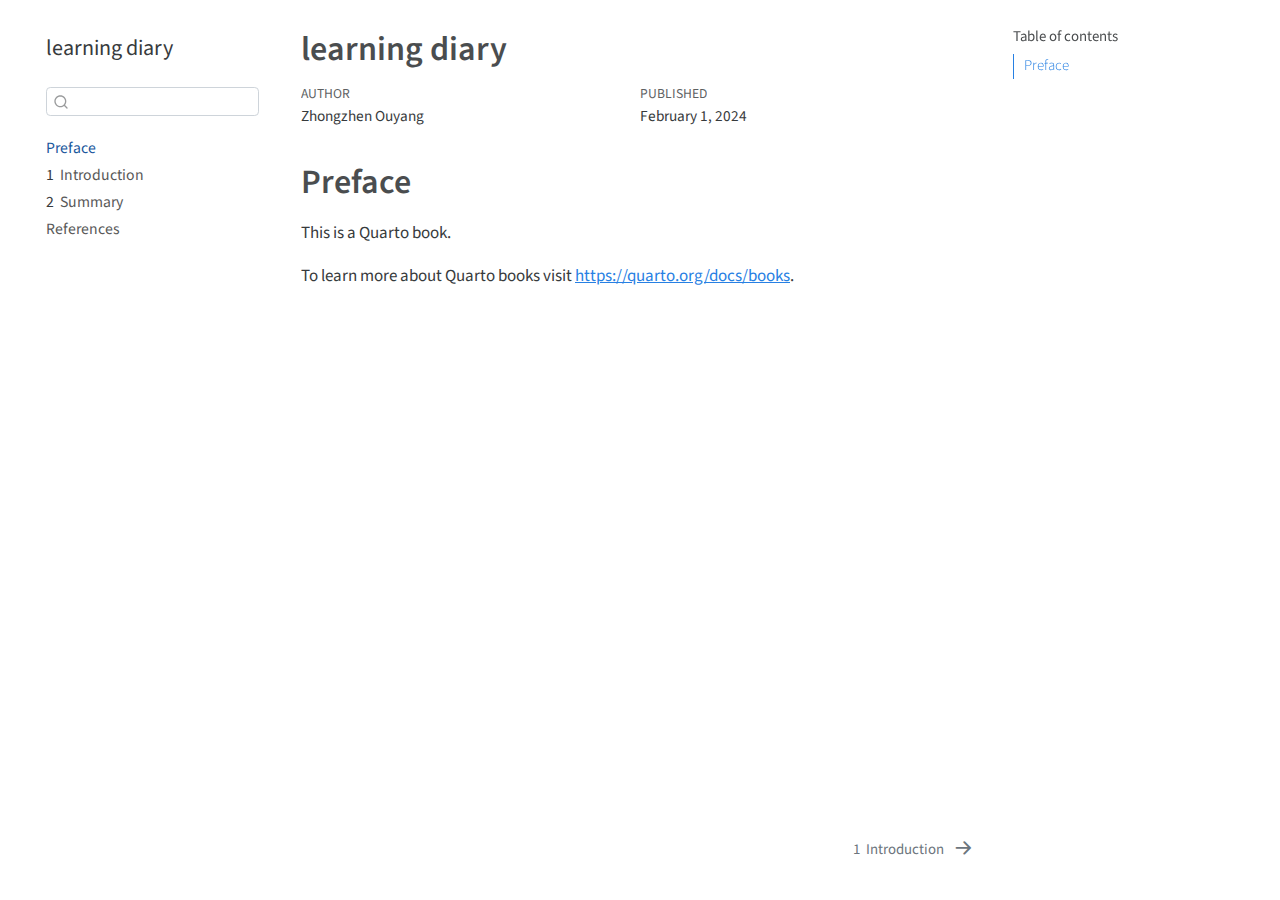
==== docs/index.html @ c93b9a5d "test" ====
<!DOCTYPE html>
<html xmlns="http://www.w3.org/1999/xhtml" lang="en" xml:lang="en"><head>

<meta charset="utf-8">
<meta name="generator" content="quarto-1.3.450">

<meta name="viewport" content="width=device-width, initial-scale=1.0, user-scalable=yes">

<meta name="author" content="Zhongzhen Ouyang">
<meta name="dcterms.date" content="2024-02-01">

<title>learning diary</title>
<style>
code{white-space: pre-wrap;}
span.smallcaps{font-variant: small-caps;}
div.columns{display: flex; gap: min(4vw, 1.5em);}
div.column{flex: auto; overflow-x: auto;}
div.hanging-indent{margin-left: 1.5em; text-indent: -1.5em;}
ul.task-list{list-style: none;}
ul.task-list li input[type="checkbox"] {
  width: 0.8em;
  margin: 0 0.8em 0.2em -1em; /* quarto-specific, see https://github.com/quarto-dev/quarto-cli/issues/4556 */ 
  vertical-align: middle;
}
</style>


<script src="site_libs/quarto-nav/quarto-nav.js"></script>
<script src="site_libs/quarto-nav/headroom.min.js"></script>
<script src="site_libs/clipboard/clipboard.min.js"></script>
<script src="site_libs/quarto-search/autocomplete.umd.js"></script>
<script src="site_libs/quarto-search/fuse.min.js"></script>
<script src="site_libs/quarto-search/quarto-search.js"></script>
<meta name="quarto:offset" content="./">
<link href="./intro.html" rel="next">
<script src="site_libs/quarto-html/quarto.js"></script>
<script src="site_libs/quarto-html/popper.min.js"></script>
<script src="site_libs/quarto-html/tippy.umd.min.js"></script>
<script src="site_libs/quarto-html/anchor.min.js"></script>
<link href="site_libs/quarto-html/tippy.css" rel="stylesheet">
<link href="site_libs/quarto-html/quarto-syntax-highlighting.css" rel="stylesheet" id="quarto-text-highlighting-styles">
<script src="site_libs/bootstrap/bootstrap.min.js"></script>
<link href="site_libs/bootstrap/bootstrap-icons.css" rel="stylesheet">
<link href="site_libs/bootstrap/bootstrap.min.css" rel="stylesheet" id="quarto-bootstrap" data-mode="light">
<script id="quarto-search-options" type="application/json">{
  "location": "sidebar",
  "copy-button": false,
  "collapse-after": 3,
  "panel-placement": "start",
  "type": "textbox",
  "limit": 20,
  "language": {
    "search-no-results-text": "No results",
    "search-matching-documents-text": "matching documents",
    "search-copy-link-title": "Copy link to search",
    "search-hide-matches-text": "Hide additional matches",
    "search-more-match-text": "more match in this document",
    "search-more-matches-text": "more matches in this document",
    "search-clear-button-title": "Clear",
    "search-detached-cancel-button-title": "Cancel",
    "search-submit-button-title": "Submit",
    "search-label": "Search"
  }
}</script>


</head>

<body class="nav-sidebar floating">

<div id="quarto-search-results"></div>
  <header id="quarto-header" class="headroom fixed-top">
  <nav class="quarto-secondary-nav">
    <div class="container-fluid d-flex">
      <button type="button" class="quarto-btn-toggle btn" data-bs-toggle="collapse" data-bs-target="#quarto-sidebar,#quarto-sidebar-glass" aria-controls="quarto-sidebar" aria-expanded="false" aria-label="Toggle sidebar navigation" onclick="if (window.quartoToggleHeadroom) { window.quartoToggleHeadroom(); }">
        <i class="bi bi-layout-text-sidebar-reverse"></i>
      </button>
      <nav class="quarto-page-breadcrumbs" aria-label="breadcrumb"><ol class="breadcrumb"><li class="breadcrumb-item"><a href="./index.html">Preface</a></li></ol></nav>
      <a class="flex-grow-1" role="button" data-bs-toggle="collapse" data-bs-target="#quarto-sidebar,#quarto-sidebar-glass" aria-controls="quarto-sidebar" aria-expanded="false" aria-label="Toggle sidebar navigation" onclick="if (window.quartoToggleHeadroom) { window.quartoToggleHeadroom(); }">      
      </a>
      <button type="button" class="btn quarto-search-button" aria-label="" onclick="window.quartoOpenSearch();">
        <i class="bi bi-search"></i>
      </button>
    </div>
  </nav>
</header>
<!-- content -->
<div id="quarto-content" class="quarto-container page-columns page-rows-contents page-layout-article">
<!-- sidebar -->
  <nav id="quarto-sidebar" class="sidebar collapse collapse-horizontal sidebar-navigation floating overflow-auto">
    <div class="pt-lg-2 mt-2 text-left sidebar-header">
    <div class="sidebar-title mb-0 py-0">
      <a href="./">learning diary</a> 
    </div>
      </div>
        <div class="mt-2 flex-shrink-0 align-items-center">
        <div class="sidebar-search">
        <div id="quarto-search" class="" title="Search"></div>
        </div>
        </div>
    <div class="sidebar-menu-container"> 
    <ul class="list-unstyled mt-1">
        <li class="sidebar-item">
  <div class="sidebar-item-container"> 
  <a href="./index.html" class="sidebar-item-text sidebar-link active">
 <span class="menu-text">Preface</span></a>
  </div>
</li>
        <li class="sidebar-item">
  <div class="sidebar-item-container"> 
  <a href="./intro.html" class="sidebar-item-text sidebar-link">
 <span class="menu-text"><span class="chapter-number">1</span>&nbsp; <span class="chapter-title">Introduction</span></span></a>
  </div>
</li>
        <li class="sidebar-item">
  <div class="sidebar-item-container"> 
  <a href="./summary.html" class="sidebar-item-text sidebar-link">
 <span class="menu-text"><span class="chapter-number">2</span>&nbsp; <span class="chapter-title">Summary</span></span></a>
  </div>
</li>
        <li class="sidebar-item">
  <div class="sidebar-item-container"> 
  <a href="./references.html" class="sidebar-item-text sidebar-link">
 <span class="menu-text">References</span></a>
  </div>
</li>
    </ul>
    </div>
</nav>
<div id="quarto-sidebar-glass" data-bs-toggle="collapse" data-bs-target="#quarto-sidebar,#quarto-sidebar-glass"></div>
<!-- margin-sidebar -->
    <div id="quarto-margin-sidebar" class="sidebar margin-sidebar">
        <nav id="TOC" role="doc-toc" class="toc-active">
    <h2 id="toc-title">Table of contents</h2>
   
  <ul>
  <li><a href="#preface" id="toc-preface" class="nav-link active" data-scroll-target="#preface">Preface</a></li>
  </ul>
</nav>
    </div>
<!-- main -->
<main class="content" id="quarto-document-content">

<header id="title-block-header" class="quarto-title-block default">
<div class="quarto-title">
<h1 class="title">learning diary</h1>
</div>



<div class="quarto-title-meta">

    <div>
    <div class="quarto-title-meta-heading">Author</div>
    <div class="quarto-title-meta-contents">
             <p>Zhongzhen Ouyang </p>
          </div>
  </div>
    
    <div>
    <div class="quarto-title-meta-heading">Published</div>
    <div class="quarto-title-meta-contents">
      <p class="date">February 1, 2024</p>
    </div>
  </div>
  
    
  </div>
  

</header>

<section id="preface" class="level1 unnumbered">
<h1 class="unnumbered">Preface</h1>
<p>This is a Quarto book.</p>
<p>To learn more about Quarto books visit <a href="https://quarto.org/docs/books" class="uri">https://quarto.org/docs/books</a>.</p>


</section>

</main> <!-- /main -->
<script id="quarto-html-after-body" type="application/javascript">
window.document.addEventListener("DOMContentLoaded", function (event) {
  const toggleBodyColorMode = (bsSheetEl) => {
    const mode = bsSheetEl.getAttribute("data-mode");
    const bodyEl = window.document.querySelector("body");
    if (mode === "dark") {
      bodyEl.classList.add("quarto-dark");
      bodyEl.classList.remove("quarto-light");
    } else {
      bodyEl.classList.add("quarto-light");
      bodyEl.classList.remove("quarto-dark");
    }
  }
  const toggleBodyColorPrimary = () => {
    const bsSheetEl = window.document.querySelector("link#quarto-bootstrap");
    if (bsSheetEl) {
      toggleBodyColorMode(bsSheetEl);
    }
  }
  toggleBodyColorPrimary();  
  const icon = "";
  const anchorJS = new window.AnchorJS();
  anchorJS.options = {
    placement: 'right',
    icon: icon
  };
  anchorJS.add('.anchored');
  const isCodeAnnotation = (el) => {
    for (const clz of el.classList) {
      if (clz.startsWith('code-annotation-')) {                     
        return true;
      }
    }
    return false;
  }
  const clipboard = new window.ClipboardJS('.code-copy-button', {
    text: function(trigger) {
      const codeEl = trigger.previousElementSibling.cloneNode(true);
      for (const childEl of codeEl.children) {
        if (isCodeAnnotation(childEl)) {
          childEl.remove();
        }
      }
      return codeEl.innerText;
    }
  });
  clipboard.on('success', function(e) {
    // button target
    const button = e.trigger;
    // don't keep focus
    button.blur();
    // flash "checked"
    button.classList.add('code-copy-button-checked');
    var currentTitle = button.getAttribute("title");
    button.setAttribute("title", "Copied!");
    let tooltip;
    if (window.bootstrap) {
      button.setAttribute("data-bs-toggle", "tooltip");
      button.setAttribute("data-bs-placement", "left");
      button.setAttribute("data-bs-title", "Copied!");
      tooltip = new bootstrap.Tooltip(button, 
        { trigger: "manual", 
          customClass: "code-copy-button-tooltip",
          offset: [0, -8]});
      tooltip.show();    
    }
    setTimeout(function() {
      if (tooltip) {
        tooltip.hide();
        button.removeAttribute("data-bs-title");
        button.removeAttribute("data-bs-toggle");
        button.removeAttribute("data-bs-placement");
      }
      button.setAttribute("title", currentTitle);
      button.classList.remove('code-copy-button-checked');
    }, 1000);
    // clear code selection
    e.clearSelection();
  });
  function tippyHover(el, contentFn) {
    const config = {
      allowHTML: true,
      content: contentFn,
      maxWidth: 500,
      delay: 100,
      arrow: false,
      appendTo: function(el) {
          return el.parentElement;
      },
      interactive: true,
      interactiveBorder: 10,
      theme: 'quarto',
      placement: 'bottom-start'
    };
    window.tippy(el, config); 
  }
  const noterefs = window.document.querySelectorAll('a[role="doc-noteref"]');
  for (var i=0; i<noterefs.length; i++) {
    const ref = noterefs[i];
    tippyHover(ref, function() {
      // use id or data attribute instead here
      let href = ref.getAttribute('data-footnote-href') || ref.getAttribute('href');
      try { href = new URL(href).hash; } catch {}
      const id = href.replace(/^#\/?/, "");
      const note = window.document.getElementById(id);
      return note.innerHTML;
    });
  }
      let selectedAnnoteEl;
      const selectorForAnnotation = ( cell, annotation) => {
        let cellAttr = 'data-code-cell="' + cell + '"';
        let lineAttr = 'data-code-annotation="' +  annotation + '"';
        const selector = 'span[' + cellAttr + '][' + lineAttr + ']';
        return selector;
      }
      const selectCodeLines = (annoteEl) => {
        const doc = window.document;
        const targetCell = annoteEl.getAttribute("data-target-cell");
        const targetAnnotation = annoteEl.getAttribute("data-target-annotation");
        const annoteSpan = window.document.querySelector(selectorForAnnotation(targetCell, targetAnnotation));
        const lines = annoteSpan.getAttribute("data-code-lines").split(",");
        const lineIds = lines.map((line) => {
          return targetCell + "-" + line;
        })
        let top = null;
        let height = null;
        let parent = null;
        if (lineIds.length > 0) {
            //compute the position of the single el (top and bottom and make a div)
            const el = window.document.getElementById(lineIds[0]);
            top = el.offsetTop;
            height = el.offsetHeight;
            parent = el.parentElement.parentElement;
          if (lineIds.length > 1) {
            const lastEl = window.document.getElementById(lineIds[lineIds.length - 1]);
            const bottom = lastEl.offsetTop + lastEl.offsetHeight;
            height = bottom - top;
          }
          if (top !== null && height !== null && parent !== null) {
            // cook up a div (if necessary) and position it 
            let div = window.document.getElementById("code-annotation-line-highlight");
            if (div === null) {
              div = window.document.createElement("div");
              div.setAttribute("id", "code-annotation-line-highlight");
              div.style.position = 'absolute';
              parent.appendChild(div);
            }
            div.style.top = top - 2 + "px";
            div.style.height = height + 4 + "px";
            let gutterDiv = window.document.getElementById("code-annotation-line-highlight-gutter");
            if (gutterDiv === null) {
              gutterDiv = window.document.createElement("div");
              gutterDiv.setAttribute("id", "code-annotation-line-highlight-gutter");
              gutterDiv.style.position = 'absolute';
              const codeCell = window.document.getElementById(targetCell);
              const gutter = codeCell.querySelector('.code-annotation-gutter');
              gutter.appendChild(gutterDiv);
            }
            gutterDiv.style.top = top - 2 + "px";
            gutterDiv.style.height = height + 4 + "px";
          }
          selectedAnnoteEl = annoteEl;
        }
      };
      const unselectCodeLines = () => {
        const elementsIds = ["code-annotation-line-highlight", "code-annotation-line-highlight-gutter"];
        elementsIds.forEach((elId) => {
          const div = window.document.getElementById(elId);
          if (div) {
            div.remove();
          }
        });
        selectedAnnoteEl = undefined;
      };
      // Attach click handler to the DT
      const annoteDls = window.document.querySelectorAll('dt[data-target-cell]');
      for (const annoteDlNode of annoteDls) {
        annoteDlNode.addEventListener('click', (event) => {
          const clickedEl = event.target;
          if (clickedEl !== selectedAnnoteEl) {
            unselectCodeLines();
            const activeEl = window.document.querySelector('dt[data-target-cell].code-annotation-active');
            if (activeEl) {
              activeEl.classList.remove('code-annotation-active');
            }
            selectCodeLines(clickedEl);
            clickedEl.classList.add('code-annotation-active');
          } else {
            // Unselect the line
            unselectCodeLines();
            clickedEl.classList.remove('code-annotation-active');
          }
        });
      }
  const findCites = (el) => {
    const parentEl = el.parentElement;
    if (parentEl) {
      const cites = parentEl.dataset.cites;
      if (cites) {
        return {
          el,
          cites: cites.split(' ')
        };
      } else {
        return findCites(el.parentElement)
      }
    } else {
      return undefined;
    }
  };
  var bibliorefs = window.document.querySelectorAll('a[role="doc-biblioref"]');
  for (var i=0; i<bibliorefs.length; i++) {
    const ref = bibliorefs[i];
    const citeInfo = findCites(ref);
    if (citeInfo) {
      tippyHover(citeInfo.el, function() {
        var popup = window.document.createElement('div');
        citeInfo.cites.forEach(function(cite) {
          var citeDiv = window.document.createElement('div');
          citeDiv.classList.add('hanging-indent');
          citeDiv.classList.add('csl-entry');
          var biblioDiv = window.document.getElementById('ref-' + cite);
          if (biblioDiv) {
            citeDiv.innerHTML = biblioDiv.innerHTML;
          }
          popup.appendChild(citeDiv);
        });
        return popup.innerHTML;
      });
    }
  }
});
</script>
<nav class="page-navigation">
  <div class="nav-page nav-page-previous">
  </div>
  <div class="nav-page nav-page-next">
      <a href="./intro.html" class="pagination-link">
        <span class="nav-page-text"><span class="chapter-number">1</span>&nbsp; <span class="chapter-title">Introduction</span></span> <i class="bi bi-arrow-right-short"></i>
      </a>
  </div>
</nav>
</div> <!-- /content -->



</body></html>
---- docs/site_libs/quarto-html/tippy.css ----
.tippy-box[data-animation=fade][data-state=hidden]{opacity:0}[data-tippy-root]{max-width:calc(100vw - 10px)}.tippy-box{position:relative;background-color:#333;color:#fff;border-radius:4px;font-size:14px;line-height:1.4;white-space:normal;outline:0;transition-property:transform,visibility,opacity}.tippy-box[data-placement^=top]>.tippy-arrow{bottom:0}.tippy-box[data-placement^=top]>.tippy-arrow:before{bottom:-7px;left:0;border-width:8px 8px 0;border-top-color:initial;transform-origin:center top}.tippy-box[data-placement^=bottom]>.tippy-arrow{top:0}.tippy-box[data-placement^=bottom]>.tippy-arrow:before{top:-7px;left:0;border-width:0 8px 8px;border-bottom-color:initial;transform-origin:center bottom}.tippy-box[data-placement^=left]>.tippy-arrow{right:0}.tippy-box[data-placement^=left]>.tippy-arrow:before{border-width:8px 0 8px 8px;border-left-color:initial;right:-7px;transform-origin:center left}.tippy-box[data-placement^=right]>.tippy-arrow{left:0}.tippy-box[data-placement^=right]>.tippy-arrow:before{left:-7px;border-width:8px 8px 8px 0;border-right-color:initial;transform-origin:center right}.tippy-box[data-inertia][data-state=visible]{transition-timing-function:cubic-bezier(.54,1.5,.38,1.11)}.tippy-arrow{width:16px;height:16px;color:#333}.tippy-arrow:before{content:"";position:absolute;border-color:transparent;border-style:solid}.tippy-content{position:relative;padding:5px 9px;z-index:1}
---- docs/site_libs/quarto-html/quarto-syntax-highlighting.css ----
/* quarto syntax highlight colors */
:root {
  --quarto-hl-ot-color: #003B4F;
  --quarto-hl-at-color: #657422;
  --quarto-hl-ss-color: #20794D;
  --quarto-hl-an-color: #5E5E5E;
  --quarto-hl-fu-color: #4758AB;
  --quarto-hl-st-color: #20794D;
  --quarto-hl-cf-color: #003B4F;
  --quarto-hl-op-color: #5E5E5E;
  --quarto-hl-er-color: #AD0000;
  --quarto-hl-bn-color: #AD0000;
  --quarto-hl-al-color: #AD0000;
  --quarto-hl-va-color: #111111;
  --quarto-hl-bu-color: inherit;
  --quarto-hl-ex-color: inherit;
  --quarto-hl-pp-color: #AD0000;
  --quarto-hl-in-color: #5E5E5E;
  --quarto-hl-vs-color: #20794D;
  --quarto-hl-wa-color: #5E5E5E;
  --quarto-hl-do-color: #5E5E5E;
  --quarto-hl-im-color: #00769E;
  --quarto-hl-ch-color: #20794D;
  --quarto-hl-dt-color: #AD0000;
  --quarto-hl-fl-color: #AD0000;
  --quarto-hl-co-color: #5E5E5E;
  --quarto-hl-cv-color: #5E5E5E;
  --quarto-hl-cn-color: #8f5902;
  --quarto-hl-sc-color: #5E5E5E;
  --quarto-hl-dv-color: #AD0000;
  --quarto-hl-kw-color: #003B4F;
}

/* other quarto variables */
:root {
  --quarto-font-monospace: SFMono-Regular, Menlo, Monaco, Consolas, "Liberation Mono", "Courier New", monospace;
}

pre > code.sourceCode > span {
  color: #003B4F;
}

code span {
  color: #003B4F;
}

code.sourceCode > span {
  color: #003B4F;
}

div.sourceCode,
div.sourceCode pre.sourceCode {
  color: #003B4F;
}

code span.ot {
  color: #003B4F;
  font-style: inherit;
}

code span.at {
  color: #657422;
  font-style: inherit;
}

code span.ss {
  color: #20794D;
  font-style: inherit;
}

code span.an {
  color: #5E5E5E;
  font-style: inherit;
}

code span.fu {
  color: #4758AB;
  font-style: inherit;
}

code span.st {
  color: #20794D;
  font-style: inherit;
}

code span.cf {
  color: #003B4F;
  font-style: inherit;
}

code span.op {
  color: #5E5E5E;
  font-style: inherit;
}

code span.er {
  color: #AD0000;
  font-style: inherit;
}

code span.bn {
  color: #AD0000;
  font-style: inherit;
}

code span.al {
  color: #AD0000;
  font-style: inherit;
}

code span.va {
  color: #111111;
  font-style: inherit;
}

code span.bu {
  font-style: inherit;
}

code span.ex {
  font-style: inherit;
}

code span.pp {
  color: #AD0000;
  font-style: inherit;
}

code span.in {
  color: #5E5E5E;
  font-style: inherit;
}

code span.vs {
  color: #20794D;
  font-style: inherit;
}

code span.wa {
  color: #5E5E5E;
  font-style: italic;
}

code span.do {
  color: #5E5E5E;
  font-style: italic;
}

code span.im {
  color: #00769E;
  font-style: inherit;
}

code span.ch {
  color: #20794D;
  font-style: inherit;
}

code span.dt {
  color: #AD0000;
  font-style: inherit;
}

code span.fl {
  color: #AD0000;
  font-style: inherit;
}

code span.co {
  color: #5E5E5E;
  font-style: inherit;
}

code span.cv {
  color: #5E5E5E;
  font-style: italic;
}

code span.cn {
  color: #8f5902;
  font-style: inherit;
}

code span.sc {
  color: #5E5E5E;
  font-style: inherit;
}

code span.dv {
  color: #AD0000;
  font-style: inherit;
}

code span.kw {
  color: #003B4F;
  font-style: inherit;
}

.prevent-inlining {
  content: "</";
}

/*# sourceMappingURL=debc5d5d77c3f9108843748ff7464032.css.map */
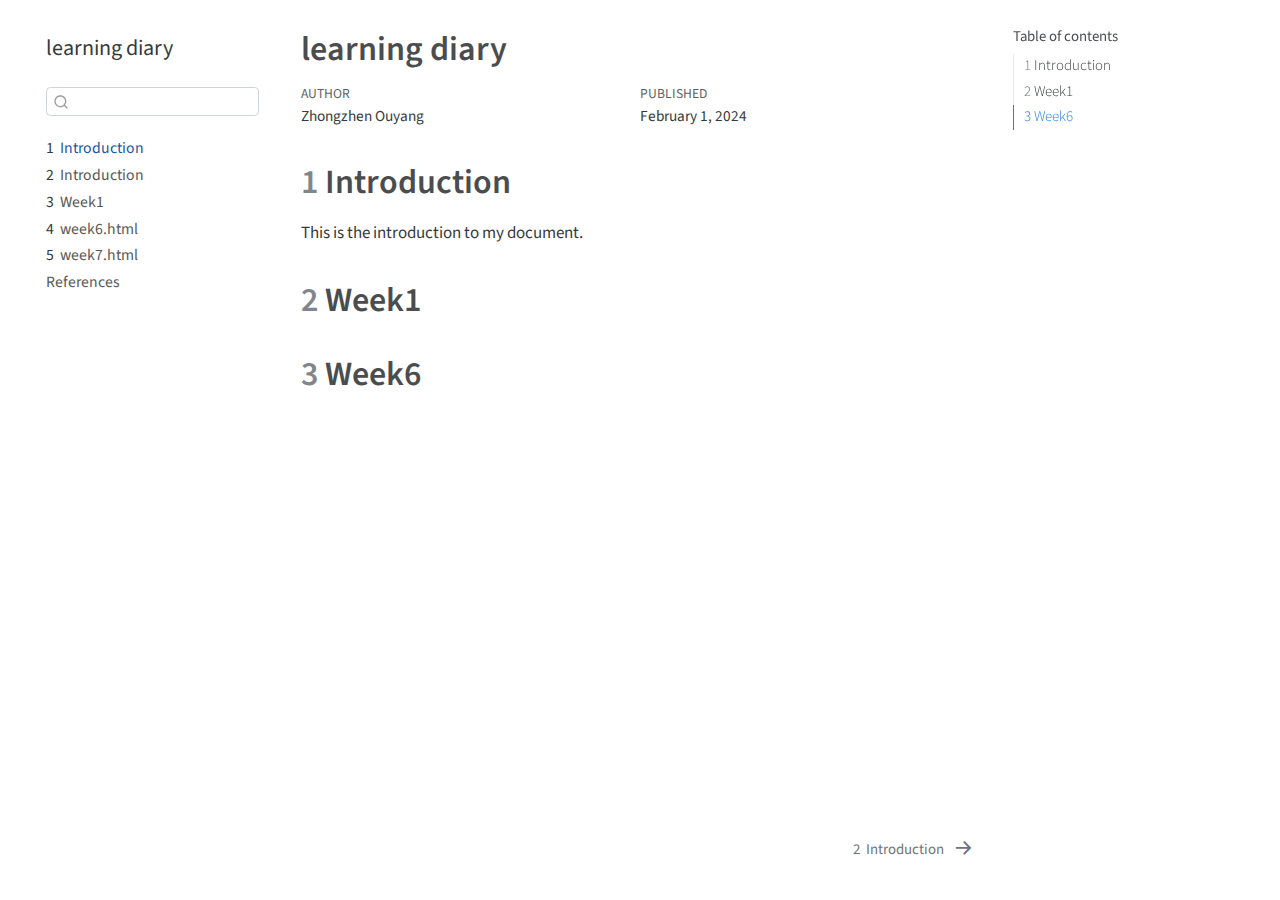
==== commit 00f9298f: "1" ====
--- a/docs/index.html
+++ b/docs/index.html
@@ -75,7 +75,7 @@
       <button type="button" class="quarto-btn-toggle btn" data-bs-toggle="collapse" data-bs-target="#quarto-sidebar,#quarto-sidebar-glass" aria-controls="quarto-sidebar" aria-expanded="false" aria-label="Toggle sidebar navigation" onclick="if (window.quartoToggleHeadroom) { window.quartoToggleHeadroom(); }">
         <i class="bi bi-layout-text-sidebar-reverse"></i>
       </button>
-      <nav class="quarto-page-breadcrumbs" aria-label="breadcrumb"><ol class="breadcrumb"><li class="breadcrumb-item"><a href="./index.html">Preface</a></li></ol></nav>
+      <nav class="quarto-page-breadcrumbs" aria-label="breadcrumb"><ol class="breadcrumb"><li class="breadcrumb-item"><a href="./index.html"><span class="chapter-number">1</span>&nbsp; <span class="chapter-title">Introduction</span></a></li></ol></nav>
       <a class="flex-grow-1" role="button" data-bs-toggle="collapse" data-bs-target="#quarto-sidebar,#quarto-sidebar-glass" aria-controls="quarto-sidebar" aria-expanded="false" aria-label="Toggle sidebar navigation" onclick="if (window.quartoToggleHeadroom) { window.quartoToggleHeadroom(); }">      
       </a>
       <button type="button" class="btn quarto-search-button" aria-label="" onclick="window.quartoOpenSearch();">
@@ -103,19 +103,31 @@
         <li class="sidebar-item">
   <div class="sidebar-item-container"> 
   <a href="./index.html" class="sidebar-item-text sidebar-link active">
- <span class="menu-text">Preface</span></a>
+ <span class="menu-text"><span class="chapter-number">1</span>&nbsp; <span class="chapter-title">Introduction</span></span></a>
   </div>
 </li>
         <li class="sidebar-item">
   <div class="sidebar-item-container"> 
   <a href="./intro.html" class="sidebar-item-text sidebar-link">
- <span class="menu-text"><span class="chapter-number">1</span>&nbsp; <span class="chapter-title">Introduction</span></span></a>
-  </div>
-</li>
-        <li class="sidebar-item">
-  <div class="sidebar-item-container"> 
-  <a href="./summary.html" class="sidebar-item-text sidebar-link">
- <span class="menu-text"><span class="chapter-number">2</span>&nbsp; <span class="chapter-title">Summary</span></span></a>
+ <span class="menu-text"><span class="chapter-number">2</span>&nbsp; <span class="chapter-title">Introduction</span></span></a>
+  </div>
+</li>
+        <li class="sidebar-item">
+  <div class="sidebar-item-container"> 
+  <a href="./week1.html" class="sidebar-item-text sidebar-link">
+ <span class="menu-text"><span class="chapter-number">3</span>&nbsp; <span class="chapter-title">Week1</span></span></a>
+  </div>
+</li>
+        <li class="sidebar-item">
+  <div class="sidebar-item-container"> 
+  <a href="./week6.html" class="sidebar-item-text sidebar-link">
+ <span class="menu-text"><span class="chapter-number">4</span>&nbsp; <span class="chapter-title">week6.html</span></span></a>
+  </div>
+</li>
+        <li class="sidebar-item">
+  <div class="sidebar-item-container"> 
+  <a href="./week7.html" class="sidebar-item-text sidebar-link">
+ <span class="menu-text"><span class="chapter-number">5</span>&nbsp; <span class="chapter-title">week7.html</span></span></a>
   </div>
 </li>
         <li class="sidebar-item">
@@ -134,7 +146,9 @@
     <h2 id="toc-title">Table of contents</h2>
    
   <ul>
-  <li><a href="#preface" id="toc-preface" class="nav-link active" data-scroll-target="#preface">Preface</a></li>
+  <li><a href="#introduction" id="toc-introduction" class="nav-link active" data-scroll-target="#introduction"><span class="header-section-number">1</span> Introduction</a></li>
+  <li><a href="#week1" id="toc-week1" class="nav-link" data-scroll-target="#week1"><span class="header-section-number">2</span> Week1</a></li>
+  <li><a href="#week6" id="toc-week6" class="nav-link" data-scroll-target="#week6"><span class="header-section-number">3</span> Week6</a></li>
   </ul>
 </nav>
     </div>
@@ -170,10 +184,15 @@
 
 </header>
 
-<section id="preface" class="level1 unnumbered">
-<h1 class="unnumbered">Preface</h1>
-<p>This is a Quarto book.</p>
-<p>To learn more about Quarto books visit <a href="https://quarto.org/docs/books" class="uri">https://quarto.org/docs/books</a>.</p>
+<section id="introduction" class="level1" data-number="1">
+<h1 data-number="1"><span class="header-section-number">1</span> Introduction</h1>
+<p>This is the introduction to my document.</p>
+</section>
+<section id="week1" class="level1" data-number="2">
+<h1 data-number="2"><span class="header-section-number">2</span> Week1</h1>
+</section>
+<section id="week6" class="level1" data-number="3">
+<h1 data-number="3"><span class="header-section-number">3</span> Week6</h1>
 
 
 </section>
@@ -417,7 +436,7 @@
   </div>
   <div class="nav-page nav-page-next">
       <a href="./intro.html" class="pagination-link">
-        <span class="nav-page-text"><span class="chapter-number">1</span>&nbsp; <span class="chapter-title">Introduction</span></span> <i class="bi bi-arrow-right-short"></i>
+        <span class="nav-page-text"><span class="chapter-number">2</span>&nbsp; <span class="chapter-title">Introduction</span></span> <i class="bi bi-arrow-right-short"></i>
       </a>
   </div>
 </nav>
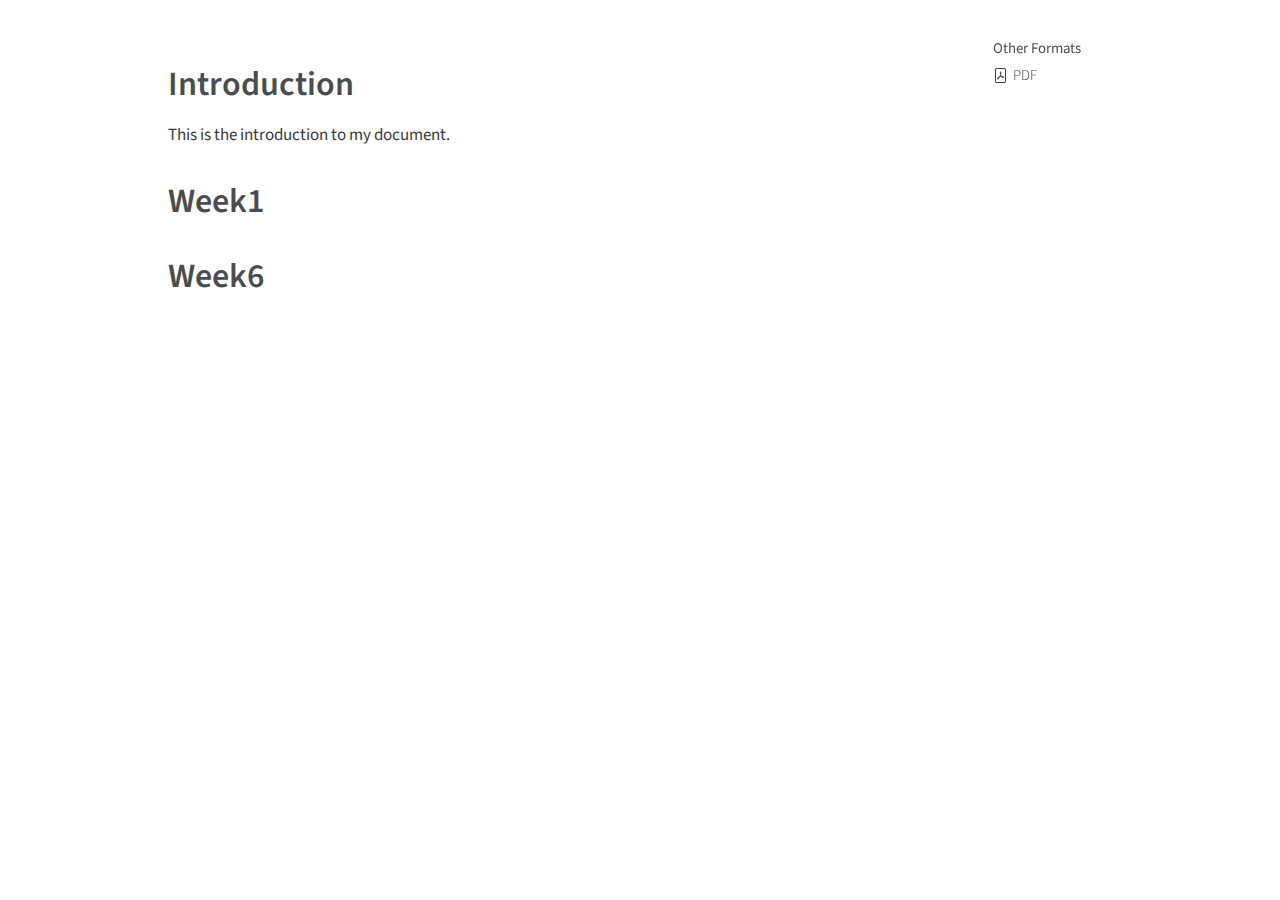
==== commit f4d8d44f: "1" ====
--- a/docs/index.html
+++ b/docs/index.html
@@ -6,10 +6,8 @@
 
 <meta name="viewport" content="width=device-width, initial-scale=1.0, user-scalable=yes">
 
-<meta name="author" content="Zhongzhen Ouyang">
-<meta name="dcterms.date" content="2024-02-01">
-
-<title>learning diary</title>
+
+<title>index</title>
 <style>
 code{white-space: pre-wrap;}
 span.smallcaps{font-variant: small-caps;}
@@ -26,13 +24,11 @@
 
 
 <script src="site_libs/quarto-nav/quarto-nav.js"></script>
-<script src="site_libs/quarto-nav/headroom.min.js"></script>
 <script src="site_libs/clipboard/clipboard.min.js"></script>
 <script src="site_libs/quarto-search/autocomplete.umd.js"></script>
 <script src="site_libs/quarto-search/fuse.min.js"></script>
 <script src="site_libs/quarto-search/quarto-search.js"></script>
 <meta name="quarto:offset" content="./">
-<link href="./intro.html" rel="next">
 <script src="site_libs/quarto-html/quarto.js"></script>
 <script src="site_libs/quarto-html/popper.min.js"></script>
 <script src="site_libs/quarto-html/tippy.umd.min.js"></script>
@@ -66,133 +62,30 @@
 
 </head>
 
-<body class="nav-sidebar floating">
+<body>
 
 <div id="quarto-search-results"></div>
-  <header id="quarto-header" class="headroom fixed-top">
-  <nav class="quarto-secondary-nav">
-    <div class="container-fluid d-flex">
-      <button type="button" class="quarto-btn-toggle btn" data-bs-toggle="collapse" data-bs-target="#quarto-sidebar,#quarto-sidebar-glass" aria-controls="quarto-sidebar" aria-expanded="false" aria-label="Toggle sidebar navigation" onclick="if (window.quartoToggleHeadroom) { window.quartoToggleHeadroom(); }">
-        <i class="bi bi-layout-text-sidebar-reverse"></i>
-      </button>
-      <nav class="quarto-page-breadcrumbs" aria-label="breadcrumb"><ol class="breadcrumb"><li class="breadcrumb-item"><a href="./index.html"><span class="chapter-number">1</span>&nbsp; <span class="chapter-title">Introduction</span></a></li></ol></nav>
-      <a class="flex-grow-1" role="button" data-bs-toggle="collapse" data-bs-target="#quarto-sidebar,#quarto-sidebar-glass" aria-controls="quarto-sidebar" aria-expanded="false" aria-label="Toggle sidebar navigation" onclick="if (window.quartoToggleHeadroom) { window.quartoToggleHeadroom(); }">      
-      </a>
-      <button type="button" class="btn quarto-search-button" aria-label="" onclick="window.quartoOpenSearch();">
-        <i class="bi bi-search"></i>
-      </button>
-    </div>
-  </nav>
-</header>
 <!-- content -->
 <div id="quarto-content" class="quarto-container page-columns page-rows-contents page-layout-article">
 <!-- sidebar -->
-  <nav id="quarto-sidebar" class="sidebar collapse collapse-horizontal sidebar-navigation floating overflow-auto">
-    <div class="pt-lg-2 mt-2 text-left sidebar-header">
-    <div class="sidebar-title mb-0 py-0">
-      <a href="./">learning diary</a> 
-    </div>
-      </div>
-        <div class="mt-2 flex-shrink-0 align-items-center">
-        <div class="sidebar-search">
-        <div id="quarto-search" class="" title="Search"></div>
-        </div>
-        </div>
-    <div class="sidebar-menu-container"> 
-    <ul class="list-unstyled mt-1">
-        <li class="sidebar-item">
-  <div class="sidebar-item-container"> 
-  <a href="./index.html" class="sidebar-item-text sidebar-link active">
- <span class="menu-text"><span class="chapter-number">1</span>&nbsp; <span class="chapter-title">Introduction</span></span></a>
-  </div>
-</li>
-        <li class="sidebar-item">
-  <div class="sidebar-item-container"> 
-  <a href="./intro.html" class="sidebar-item-text sidebar-link">
- <span class="menu-text"><span class="chapter-number">2</span>&nbsp; <span class="chapter-title">Introduction</span></span></a>
-  </div>
-</li>
-        <li class="sidebar-item">
-  <div class="sidebar-item-container"> 
-  <a href="./week1.html" class="sidebar-item-text sidebar-link">
- <span class="menu-text"><span class="chapter-number">3</span>&nbsp; <span class="chapter-title">Week1</span></span></a>
-  </div>
-</li>
-        <li class="sidebar-item">
-  <div class="sidebar-item-container"> 
-  <a href="./week6.html" class="sidebar-item-text sidebar-link">
- <span class="menu-text"><span class="chapter-number">4</span>&nbsp; <span class="chapter-title">week6.html</span></span></a>
-  </div>
-</li>
-        <li class="sidebar-item">
-  <div class="sidebar-item-container"> 
-  <a href="./week7.html" class="sidebar-item-text sidebar-link">
- <span class="menu-text"><span class="chapter-number">5</span>&nbsp; <span class="chapter-title">week7.html</span></span></a>
-  </div>
-</li>
-        <li class="sidebar-item">
-  <div class="sidebar-item-container"> 
-  <a href="./references.html" class="sidebar-item-text sidebar-link">
- <span class="menu-text">References</span></a>
-  </div>
-</li>
-    </ul>
-    </div>
-</nav>
-<div id="quarto-sidebar-glass" data-bs-toggle="collapse" data-bs-target="#quarto-sidebar,#quarto-sidebar-glass"></div>
 <!-- margin-sidebar -->
     <div id="quarto-margin-sidebar" class="sidebar margin-sidebar">
-        <nav id="TOC" role="doc-toc" class="toc-active">
-    <h2 id="toc-title">Table of contents</h2>
-   
-  <ul>
-  <li><a href="#introduction" id="toc-introduction" class="nav-link active" data-scroll-target="#introduction"><span class="header-section-number">1</span> Introduction</a></li>
-  <li><a href="#week1" id="toc-week1" class="nav-link" data-scroll-target="#week1"><span class="header-section-number">2</span> Week1</a></li>
-  <li><a href="#week6" id="toc-week6" class="nav-link" data-scroll-target="#week6"><span class="header-section-number">3</span> Week6</a></li>
-  </ul>
-</nav>
-    </div>
+        
+    <div class="quarto-alternate-formats"><h2>Other Formats</h2><ul><li><a href="index.pdf"><i class="bi bi-file-pdf"></i>PDF</a></li></ul></div></div>
 <!-- main -->
 <main class="content" id="quarto-document-content">
 
-<header id="title-block-header" class="quarto-title-block default">
-<div class="quarto-title">
-<h1 class="title">learning diary</h1>
-</div>
-
-
-
-<div class="quarto-title-meta">
-
-    <div>
-    <div class="quarto-title-meta-heading">Author</div>
-    <div class="quarto-title-meta-contents">
-             <p>Zhongzhen Ouyang </p>
-          </div>
-  </div>
-    
-    <div>
-    <div class="quarto-title-meta-heading">Published</div>
-    <div class="quarto-title-meta-contents">
-      <p class="date">February 1, 2024</p>
-    </div>
-  </div>
-  
-    
-  </div>
-  
-
-</header>
-
-<section id="introduction" class="level1" data-number="1">
-<h1 data-number="1"><span class="header-section-number">1</span> Introduction</h1>
+
+
+<section id="introduction" class="level1">
+<h1>Introduction</h1>
 <p>This is the introduction to my document.</p>
 </section>
-<section id="week1" class="level1" data-number="2">
-<h1 data-number="2"><span class="header-section-number">2</span> Week1</h1>
+<section id="week1" class="level1">
+<h1>Week1</h1>
 </section>
-<section id="week6" class="level1" data-number="3">
-<h1 data-number="3"><span class="header-section-number">3</span> Week6</h1>
+<section id="week6" class="level1">
+<h1>Week6</h1>
 
 
 </section>
@@ -431,15 +324,6 @@
   }
 });
 </script>
-<nav class="page-navigation">
-  <div class="nav-page nav-page-previous">
-  </div>
-  <div class="nav-page nav-page-next">
-      <a href="./intro.html" class="pagination-link">
-        <span class="nav-page-text"><span class="chapter-number">2</span>&nbsp; <span class="chapter-title">Introduction</span></span> <i class="bi bi-arrow-right-short"></i>
-      </a>
-  </div>
-</nav>
 </div> <!-- /content -->
 
 
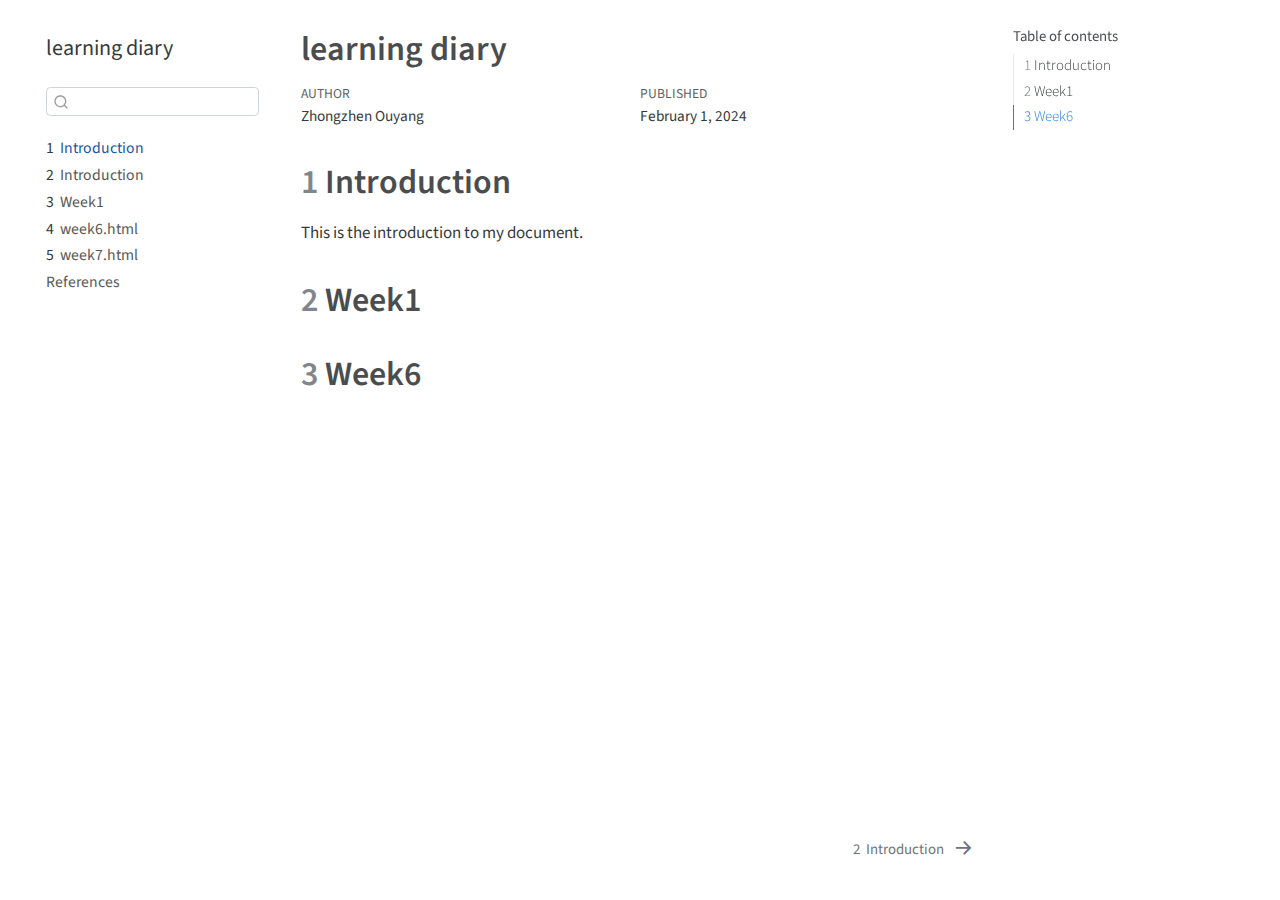
==== commit 17f65e46: "1" ====
--- a/docs/index.html
+++ b/docs/index.html
@@ -6,8 +6,10 @@
 
 <meta name="viewport" content="width=device-width, initial-scale=1.0, user-scalable=yes">
 
-
-<title>index</title>
+<meta name="author" content="Zhongzhen Ouyang">
+<meta name="dcterms.date" content="2024-02-01">
+
+<title>learning diary</title>
 <style>
 code{white-space: pre-wrap;}
 span.smallcaps{font-variant: small-caps;}
@@ -24,11 +26,13 @@
 
 
 <script src="site_libs/quarto-nav/quarto-nav.js"></script>
+<script src="site_libs/quarto-nav/headroom.min.js"></script>
 <script src="site_libs/clipboard/clipboard.min.js"></script>
 <script src="site_libs/quarto-search/autocomplete.umd.js"></script>
 <script src="site_libs/quarto-search/fuse.min.js"></script>
 <script src="site_libs/quarto-search/quarto-search.js"></script>
 <meta name="quarto:offset" content="./">
+<link href="./intro.html" rel="next">
 <script src="site_libs/quarto-html/quarto.js"></script>
 <script src="site_libs/quarto-html/popper.min.js"></script>
 <script src="site_libs/quarto-html/tippy.umd.min.js"></script>
@@ -62,30 +66,133 @@
 
 </head>
 
-<body>
+<body class="nav-sidebar floating">
 
 <div id="quarto-search-results"></div>
+  <header id="quarto-header" class="headroom fixed-top">
+  <nav class="quarto-secondary-nav">
+    <div class="container-fluid d-flex">
+      <button type="button" class="quarto-btn-toggle btn" data-bs-toggle="collapse" data-bs-target="#quarto-sidebar,#quarto-sidebar-glass" aria-controls="quarto-sidebar" aria-expanded="false" aria-label="Toggle sidebar navigation" onclick="if (window.quartoToggleHeadroom) { window.quartoToggleHeadroom(); }">
+        <i class="bi bi-layout-text-sidebar-reverse"></i>
+      </button>
+      <nav class="quarto-page-breadcrumbs" aria-label="breadcrumb"><ol class="breadcrumb"><li class="breadcrumb-item"><a href="./index.html"><span class="chapter-number">1</span>&nbsp; <span class="chapter-title">Introduction</span></a></li></ol></nav>
+      <a class="flex-grow-1" role="button" data-bs-toggle="collapse" data-bs-target="#quarto-sidebar,#quarto-sidebar-glass" aria-controls="quarto-sidebar" aria-expanded="false" aria-label="Toggle sidebar navigation" onclick="if (window.quartoToggleHeadroom) { window.quartoToggleHeadroom(); }">      
+      </a>
+      <button type="button" class="btn quarto-search-button" aria-label="" onclick="window.quartoOpenSearch();">
+        <i class="bi bi-search"></i>
+      </button>
+    </div>
+  </nav>
+</header>
 <!-- content -->
 <div id="quarto-content" class="quarto-container page-columns page-rows-contents page-layout-article">
 <!-- sidebar -->
+  <nav id="quarto-sidebar" class="sidebar collapse collapse-horizontal sidebar-navigation floating overflow-auto">
+    <div class="pt-lg-2 mt-2 text-left sidebar-header">
+    <div class="sidebar-title mb-0 py-0">
+      <a href="./">learning diary</a> 
+    </div>
+      </div>
+        <div class="mt-2 flex-shrink-0 align-items-center">
+        <div class="sidebar-search">
+        <div id="quarto-search" class="" title="Search"></div>
+        </div>
+        </div>
+    <div class="sidebar-menu-container"> 
+    <ul class="list-unstyled mt-1">
+        <li class="sidebar-item">
+  <div class="sidebar-item-container"> 
+  <a href="./index.html" class="sidebar-item-text sidebar-link active">
+ <span class="menu-text"><span class="chapter-number">1</span>&nbsp; <span class="chapter-title">Introduction</span></span></a>
+  </div>
+</li>
+        <li class="sidebar-item">
+  <div class="sidebar-item-container"> 
+  <a href="./intro.html" class="sidebar-item-text sidebar-link">
+ <span class="menu-text"><span class="chapter-number">2</span>&nbsp; <span class="chapter-title">Introduction</span></span></a>
+  </div>
+</li>
+        <li class="sidebar-item">
+  <div class="sidebar-item-container"> 
+  <a href="./week1.html" class="sidebar-item-text sidebar-link">
+ <span class="menu-text"><span class="chapter-number">3</span>&nbsp; <span class="chapter-title">Week1</span></span></a>
+  </div>
+</li>
+        <li class="sidebar-item">
+  <div class="sidebar-item-container"> 
+  <a href="./week6.html" class="sidebar-item-text sidebar-link">
+ <span class="menu-text"><span class="chapter-number">4</span>&nbsp; <span class="chapter-title">week6.html</span></span></a>
+  </div>
+</li>
+        <li class="sidebar-item">
+  <div class="sidebar-item-container"> 
+  <a href="./week7.html" class="sidebar-item-text sidebar-link">
+ <span class="menu-text"><span class="chapter-number">5</span>&nbsp; <span class="chapter-title">week7.html</span></span></a>
+  </div>
+</li>
+        <li class="sidebar-item">
+  <div class="sidebar-item-container"> 
+  <a href="./references.html" class="sidebar-item-text sidebar-link">
+ <span class="menu-text">References</span></a>
+  </div>
+</li>
+    </ul>
+    </div>
+</nav>
+<div id="quarto-sidebar-glass" data-bs-toggle="collapse" data-bs-target="#quarto-sidebar,#quarto-sidebar-glass"></div>
 <!-- margin-sidebar -->
     <div id="quarto-margin-sidebar" class="sidebar margin-sidebar">
-        
-    <div class="quarto-alternate-formats"><h2>Other Formats</h2><ul><li><a href="index.pdf"><i class="bi bi-file-pdf"></i>PDF</a></li></ul></div></div>
+        <nav id="TOC" role="doc-toc" class="toc-active">
+    <h2 id="toc-title">Table of contents</h2>
+   
+  <ul>
+  <li><a href="#introduction" id="toc-introduction" class="nav-link active" data-scroll-target="#introduction"><span class="header-section-number">1</span> Introduction</a></li>
+  <li><a href="#week1" id="toc-week1" class="nav-link" data-scroll-target="#week1"><span class="header-section-number">2</span> Week1</a></li>
+  <li><a href="#week6" id="toc-week6" class="nav-link" data-scroll-target="#week6"><span class="header-section-number">3</span> Week6</a></li>
+  </ul>
+</nav>
+    </div>
 <!-- main -->
 <main class="content" id="quarto-document-content">
 
-
-
-<section id="introduction" class="level1">
-<h1>Introduction</h1>
+<header id="title-block-header" class="quarto-title-block default">
+<div class="quarto-title">
+<h1 class="title">learning diary</h1>
+</div>
+
+
+
+<div class="quarto-title-meta">
+
+    <div>
+    <div class="quarto-title-meta-heading">Author</div>
+    <div class="quarto-title-meta-contents">
+             <p>Zhongzhen Ouyang </p>
+          </div>
+  </div>
+    
+    <div>
+    <div class="quarto-title-meta-heading">Published</div>
+    <div class="quarto-title-meta-contents">
+      <p class="date">February 1, 2024</p>
+    </div>
+  </div>
+  
+    
+  </div>
+  
+
+</header>
+
+<section id="introduction" class="level1" data-number="1">
+<h1 data-number="1"><span class="header-section-number">1</span> Introduction</h1>
 <p>This is the introduction to my document.</p>
 </section>
-<section id="week1" class="level1">
-<h1>Week1</h1>
+<section id="week1" class="level1" data-number="2">
+<h1 data-number="2"><span class="header-section-number">2</span> Week1</h1>
 </section>
-<section id="week6" class="level1">
-<h1>Week6</h1>
+<section id="week6" class="level1" data-number="3">
+<h1 data-number="3"><span class="header-section-number">3</span> Week6</h1>
 
 
 </section>
@@ -324,6 +431,15 @@
   }
 });
 </script>
+<nav class="page-navigation">
+  <div class="nav-page nav-page-previous">
+  </div>
+  <div class="nav-page nav-page-next">
+      <a href="./intro.html" class="pagination-link">
+        <span class="nav-page-text"><span class="chapter-number">2</span>&nbsp; <span class="chapter-title">Introduction</span></span> <i class="bi bi-arrow-right-short"></i>
+      </a>
+  </div>
+</nav>
 </div> <!-- /content -->
 
 
